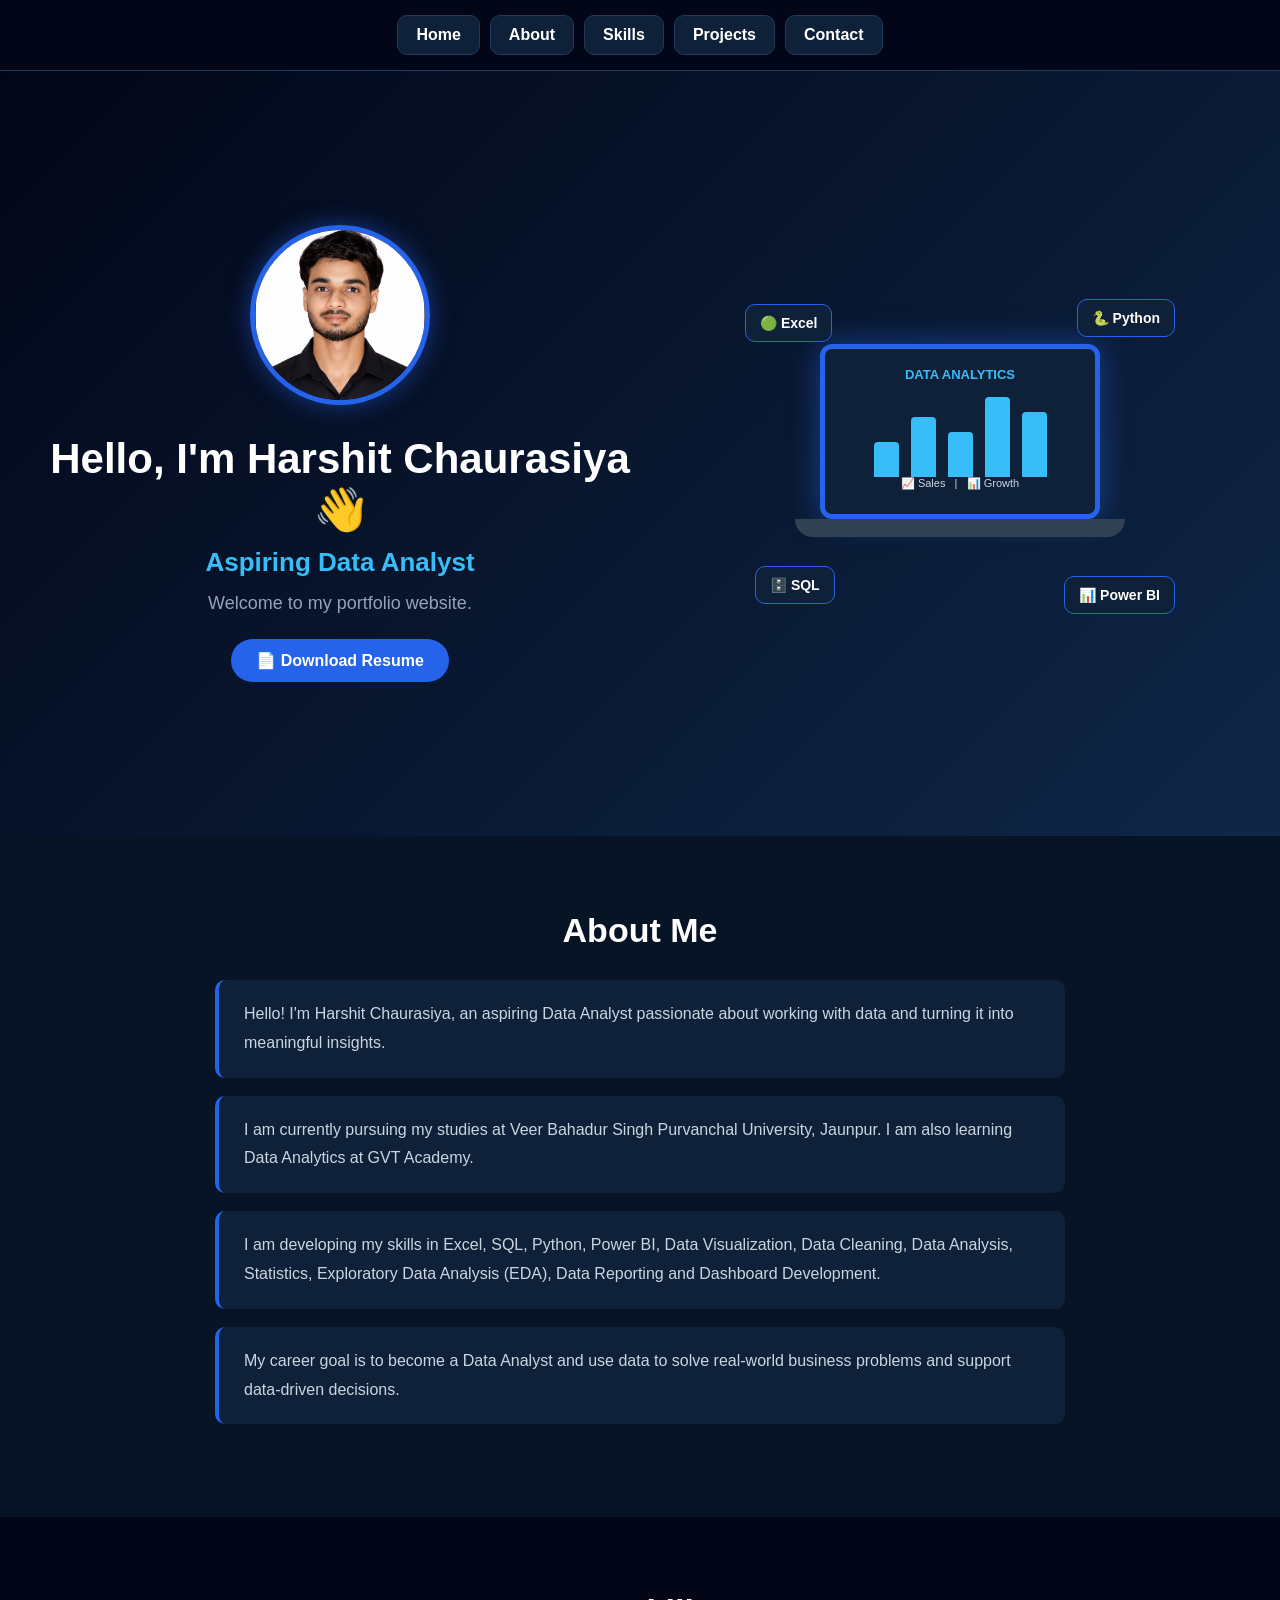
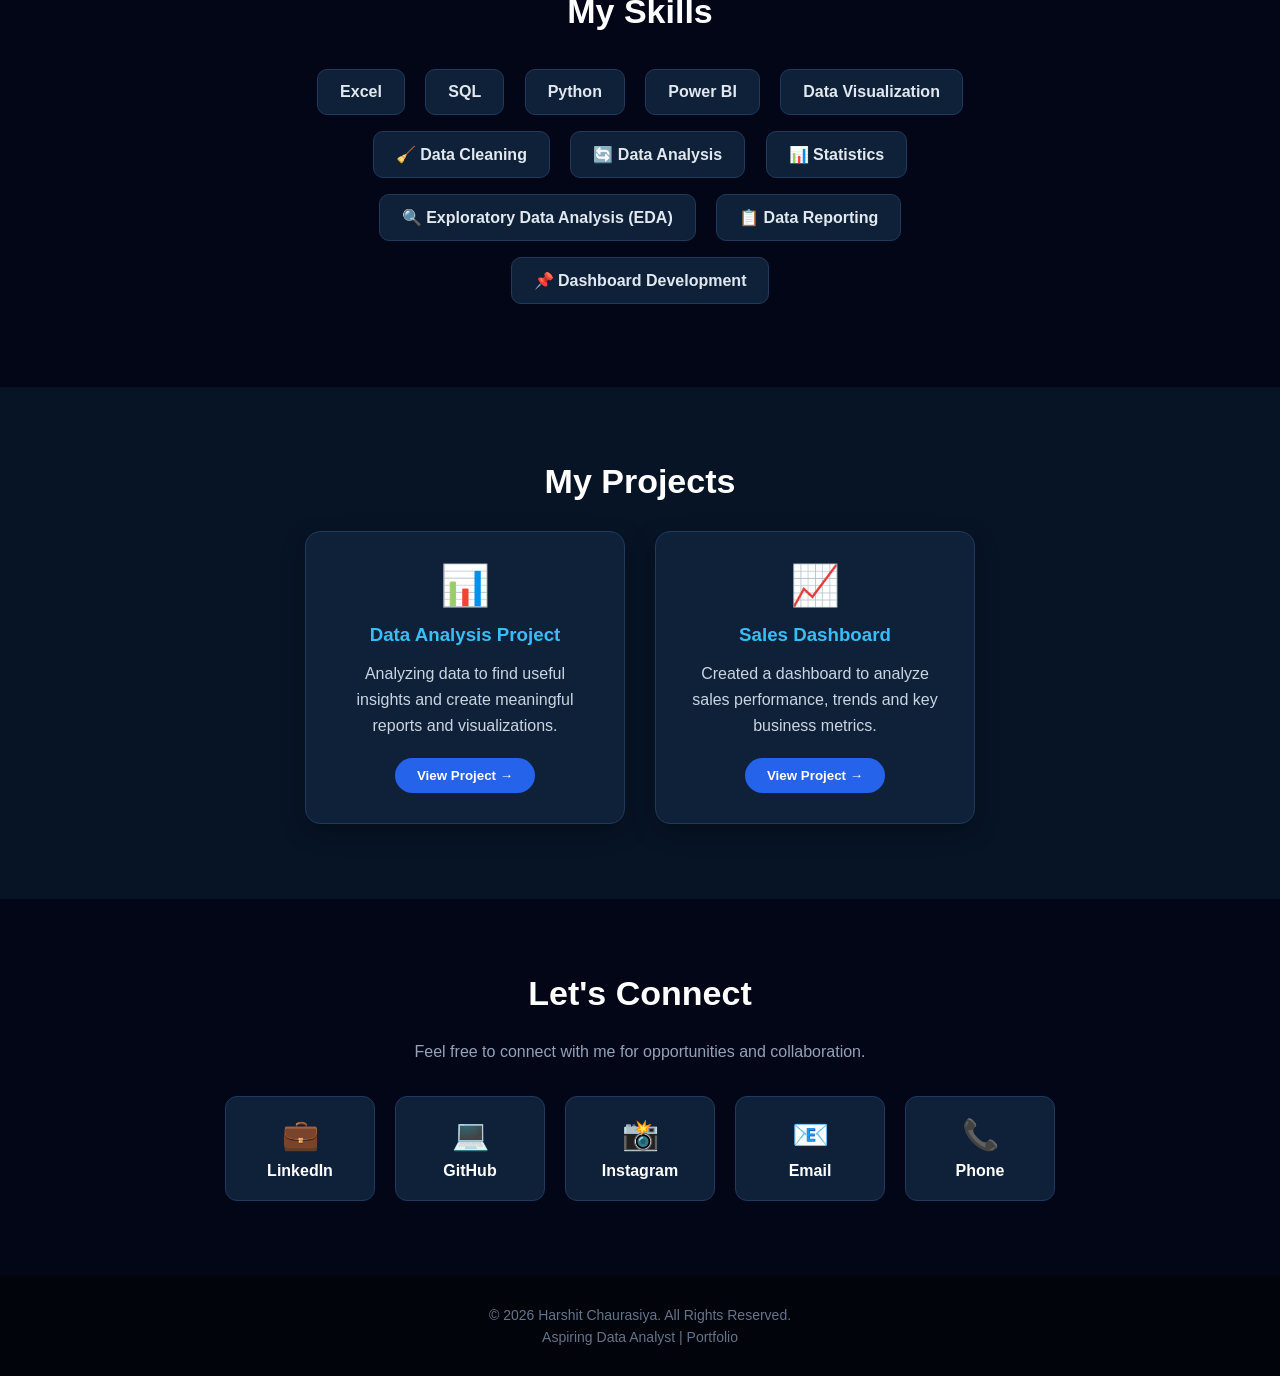
==== index.html @ d54960bd "Update index.html" ====
<!DOCTYPE html>
<html lang="en">

<head>
    <meta charset="UTF-8">
    <meta name="viewport" content="width=device-width, initial-scale=1.0">

    <title>Harshit Chaurasiya | Data Analyst</title>

    <link rel="stylesheet" href="style.css">
</head>

<body>

    <nav>
        <a href="#home">Home</a>
        <span>|</span>
        <a href="#about">About</a>
        <span>|</span>
        <a href="#skills">Skills</a>
        <span>|</span>
        <a href="#projects">Projects</a>
        <span>|</span>
        <a href="#contact">Contact</a>
    </nav>
<!-- Home -->
<section id="home" class="hero">

    <div class="hero-content">

        <img src="profile.jpg"
             alt="Harshit Chaurasiya"
             class="profile-photo">

        <h1>Hello, I'm Harshit Chaurasiya 👋</h1>

        <h2>Aspiring Data Analyst</h2>

        <p>Welcome to my portfolio website.</p>

        <a href="resume-new.pdf" target="_blank" class="resume-btn">
            📄 Download Resume
        </a>

    </div>


    <div class="data-visual">

        <div class="laptop">

            <div class="laptop-screen">

                <div class="dashboard-title">
                    DATA ANALYTICS
                </div>

                <div class="chart-bars">
                    <span></span>
                    <span></span>
                    <span></span>
                    <span></span>
                    <span></span>
                </div>

                <div class="dashboard-stats">
                    📈 Sales &nbsp; | &nbsp; 📊 Growth
                </div>

            </div>

            <div class="laptop-base"></div>

        </div>

        <div class="data-icon excel">🟢 Excel</div>
        <div class="data-icon python">🐍 Python</div>
        <div class="data-icon sql">🗄️ SQL</div>
        <div class="data-icon powerbi">📊 Power BI</div>

    </div>

</section>
<!-- About Me -->
<section id="about">

    <h2>About Me</h2>

    <p>
        Hello! I'm Harshit Chaurasiya, an aspiring Data Analyst passionate
        about working with data and turning it into meaningful insights.
    </p>

    <p>
        I am currently pursuing my studies at Veer Bahadur Singh Purvanchal
        University, Jaunpur. I am also learning Data Analytics at GVT Academy.
    </p>

    <p>
        I am developing my skills in Excel, SQL, Python, Power BI,
        Data Visualization, Data Cleaning, Data Analysis, Statistics,
        Exploratory Data Analysis (EDA), Data Reporting and Dashboard Development.
    </p>

    <p>
        My career goal is to become a Data Analyst and use data to solve
        real-world business problems and support data-driven decisions.
    </p>

</section>


    <!-- Skills -->
    <section id="skills">

        <h2>My Skills</h2>

        <ul>
            <li>Excel</li>
            <li>SQL</li>
            <li>Python</li>
            <li>Power BI</li>
            <li>Data Visualization</li>
            <li>🧹 Data Cleaning</li>
<li>🔄 Data Analysis</li>
<li>📊 Statistics</li>
<li>🔍 Exploratory Data Analysis (EDA)</li>
<li>📋 Data Reporting</li>
<li>📌 Dashboard Development</li>
        </ul>

    </section>
<!-- Projects -->
<section id="projects">

    <h2>My Projects</h2>

    <div class="projects-container">

        <div class="project">
            <div class="project-icon">📊</div>

            <h3>Data Analysis Project</h3>

            <p>
                Analyzing data to find useful insights and create
                meaningful reports and visualizations.
            </p>

            <button>View Project →</button>
        </div>

        <div class="project">
            <div class="project-icon">📈</div>

            <h3>Sales Dashboard</h3>

            <p>
                Created a dashboard to analyze sales performance,
                trends and key business metrics.
            </p>

            <button>View Project →</button>
        </div>

    </div>

</section>
<!-- Contact -->
<section id="contact">

    <h2>Let's Connect</h2>

    <p class="contact-intro">
        Feel free to connect with me for opportunities and collaboration.
    </p>

    <div class="contact-container">

        <a href="https://www.linkedin.com/in/harshit-chaurasiya-8b4412428"
           target="_blank"
           class="contact-card">
            💼
            <span>LinkedIn</span>
        </a>

        <a href="https://github.com/harshit730731-ctrl"
           target="_blank"
           class="contact-card">
            💻
            <span>GitHub</span>
        </a>

        <a href="https://www.instagram.com/official_harshit755"
           target="_blank"
           class="contact-card">
            📸
            <span>Instagram</span>
        </a>

        <a href="mailto:harshit730731@gmail.com"
           class="contact-card">
            📧
            <span>Email</span>
        </a>

        <a href="tel:7307315910"
           class="contact-card">
            📞
            <span>Phone</span>
        </a>

    </div>

</section>
    <script src="script.js"></script>
<!-- Footer -->
<footer>
    <p>© 2026 Harshit Chaurasiya. All Rights Reserved.</p>
    <p>Aspiring Data Analyst | Portfolio</p>
</footer>
</body>

</html>
---- style.css ----
* {
    box-sizing: border-box;
    margin: 0;
    padding: 0;
}

html {
    scroll-behavior: smooth;
}

body {
    font-family: Arial, sans-serif;
    color: #e2e8f0;
    background: #020617;
}
/* Navigation Cards */
nav {
    position: sticky;
    top: 0;
    z-index: 1000;
    display: flex;
    justify-content: center;
    align-items: center;
    flex-wrap: wrap;
    gap: 10px;
    padding: 15px 10px;
    background: #020617;
    border-bottom: 1px solid #1e3a5f;
}

nav a {
    display: inline-block;
    padding: 10px 18px;
    background: #0f2138;
    color: white;
    text-decoration: none;
    font-weight: bold;
    border: 1px solid #1e3a5f;
    border-radius: 10px;
    transition: 0.3s;
}

nav span {
    display: none;
}

nav a:hover {
    background: #2563eb;
    border-color: #38bdf8;
    transform: translateY(-3px);
}
    background: #2563eb;
}

/* Home */
.hero {
    min-height: 85vh;
    display: flex;
    flex-direction: column;
    align-items: center;
    justify-content: center;
    text-align: center;
    padding: 70px 20px;
    background: linear-gradient(135deg, #020617, #0f2747);
}

.profile-photo {
    width: 180px;
    height: 180px;
    object-fit: cover;
    border-radius: 50%;
    border: 5px solid #2563eb;
    margin-bottom: 25px;
    box-shadow: 0 0 25px rgba(37, 99, 235, 0.5);
}

.hero h1 {
    max-width: 100%;
    font-size: 44px;
    line-height: 1.2;
    color: white;
    margin-bottom: 12px;
}

.hero h2 {
    color: #38bdf8;
    font-size: 26px;
    margin-bottom: 15px;
}

.hero p {
    color: #94a3b8;
    font-size: 18px;
}

/* Common Sections */
section {
    padding: 75px 20px;
    text-align: center;
}

section h2 {
    font-size: 34px;
    margin-bottom: 30px;
    color: white;
}

/* About */
#about {
    background: #071426;
}

#about p {
    max-width: 850px;
    margin: 18px auto;
    padding: 20px 25px;
    background: #0f2138;
    border-left: 4px solid #2563eb;
    border-radius: 10px;
    line-height: 1.8;
    text-align: left;
    color: #cbd5e1;
}

/* Skills */
#skills {
    background: #020617;
}

#skills ul {
    list-style: none;
    max-width: 800px;
    margin: auto;
}

#skills li {
    display: inline-block;
    margin: 8px;
    padding: 13px 22px;
    background: #0f2138;
    color: #e2e8f0;
    border: 1px solid #1e3a5f;
    border-radius: 10px;
    font-weight: bold;
    transition: 0.3s;
}

#skills li:hover {
    background: #2563eb;
    transform: translateY(-4px);
}

/* Projects */
#projects {
    background: #071426;
}

.projects-container {
    display: flex;
    justify-content: center;
    gap: 30px;
    flex-wrap: wrap;
    max-width: 1000px;
    margin: auto;
}

.project {
    width: 320px;
    padding: 30px;
    background: #0f2138;
    border: 1px solid #1e3a5f;
    border-radius: 15px;
    box-shadow: 0 8px 25px rgba(0, 0, 0, 0.3);
    transition: 0.3s;
}

.project:hover {
    transform: translateY(-8px);
    border-color: #2563eb;
}

.project-icon {
    font-size: 40px;
    margin-bottom: 15px;
}

.project h3 {
    color: #38bdf8;
    margin-bottom: 15px;
}

.project p {
    color: #cbd5e1;
    line-height: 1.6;
}

.project button {
    margin-top: 20px;
    padding: 10px 22px;
    background: #2563eb;
    color: white;
    border: none;
    border-radius: 25px;
    font-weight: bold;
    cursor: pointer;
}

.project button:hover {
    background: #1d4ed8;
}

/* Contact */
#contact {
    background: #020617;
    color: white;
}

#contact h2 {
    color: white;
}

.contact-intro {
    color: #94a3b8;
    margin-bottom: 35px;
}

.contact-container {
    display: flex;
    justify-content: center;
    gap: 20px;
    flex-wrap: wrap;
    max-width: 900px;
    margin: auto;
}

.contact-card {
    width: 150px;
    padding: 20px;
    background: #0f2138;
    border: 1px solid #1e3a5f;
    color: white;
    text-decoration: none;
    border-radius: 12px;
    font-size: 30px;
    transition: 0.3s;
}

.contact-card span {
    display: block;
    margin-top: 10px;
    font-size: 16px;
    font-weight: bold;
}

.contact-card:hover {
    transform: translateY(-6px);
    background: #2563eb;
}

/* Footer */
footer {
    text-align: center;
    padding: 25px 15px;
    background: #01040a;
    color: #64748b;
    font-size: 14px;
}

footer p {
    margin: 6px 0;
}

/* Mobile */
@media (max-width: 600px) {

    nav a {
        margin: 3px;
        padding: 7px;
        font-size: 14px;
    }

    nav span {
        display: none;
    }

    .hero h1 {
        font-size: 30px;
    }

    .hero h2 {
        font-size: 21px;
    }

    .profile-photo {
        width: 150px;
        height: 150px;
    }

    .project {
        width: 100%;
        max-width: 350px;
    }

    .contact-card {
        width: 135px;
    }
}
/* Resume Button */
.resume-btn {
    display: inline-block;
    margin-top: 25px;
    padding: 12px 25px;
    background: #2563eb;
    color: white;
    text-decoration: none;
    border-radius: 25px;
    font-weight: bold;
}

.resume-btn:hover {
    background: #1d4ed8;
    transform: translateY(-2px);
}
/* Data Analyst Laptop */
.data-visual {
    position: relative;
    width: 430px;
    height: 300px;
    margin: 30px auto;
}

.laptop {
    position: absolute;
    left: 50%;
    top: 40px;
    transform: translateX(-50%);
    width: 280px;
}

.laptop-screen {
    height: 175px;
    background: #0f2138;
    border: 5px solid #2563eb;
    border-radius: 12px;
    padding: 25px;
    box-shadow: 0 0 30px rgba(37, 99, 235, 0.5);
}

.laptop-base {
    width: 330px;
    height: 18px;
    margin-left: -25px;
    background: #334155;
    border-radius: 0 0 20px 20px;
}

.chart-bars {
    height: 90px;
    display: flex;
    align-items: end;
    justify-content: center;
    gap: 12px;
}

.chart-bars span {
    display: block;
    width: 25px;
    background: #38bdf8;
    border-radius: 4px 4px 0 0;
}

.chart-bars span:nth-child(1) { height: 30px; }
.chart-bars span:nth-child(2) { height: 55px; }
.chart-bars span:nth-child(3) { height: 40px; }
.chart-bars span:nth-child(4) { height: 75px; }
.chart-bars span:nth-child(5) { height: 60px; }

.chart-line {
    text-align: center;
    font-size: 22px;
}

.dashboard-text {
    text-align: center;
    color: #38bdf8;
    font-size: 11px;
    font-weight: bold;
}

.data-icon {
    position: absolute;
    padding: 10px 14px;
    background: #0f2138;
    border: 1px solid #2563eb;
    border-radius: 10px;
    color: white;
    font-size: 14px;
    font-weight: bold;
}

.excel {
    top: 15px;
    left: 0;
}

.python {
    top: 10px;
    right: 0;
}

.sql {
    bottom: 20px;
    left: 15px;
}

.powerbi {
    bottom: 10px;
    right: 0;
}
/* Home - Profile + Data Analyst Visual */
.hero {
    min-height: 85vh;
    display: flex;
    flex-direction: row;
    align-items: center;
    justify-content: space-evenly;
    gap: 40px;
    text-align: center;
    padding: 60px 40px;
    background: linear-gradient(135deg, #020617, #0f2747);
}

.hero-content {
    width: 50%;
}

.hero-content h1 {
    font-size: 42px;
    color: white;
    margin-bottom: 12px;
}

.hero-content h2 {
    color: #38bdf8;
    margin-bottom: 15px;
}

.hero-content p {
    color: #94a3b8;
    font-size: 18px;
}

.data-visual {
    position: relative;
    width: 430px;
    height: 330px;
    flex-shrink: 0;
}

.laptop {
    position: absolute;
    left: 50%;
    top: 55px;
    transform: translateX(-50%);
    width: 280px;
}

.laptop-screen {
    height: 175px;
    background: #0f2138;
    border: 5px solid #2563eb;
    border-radius: 12px;
    padding: 18px;
    box-shadow: 0 0 30px rgba(37, 99, 235, 0.5);
}

.laptop-base {
    width: 330px;
    height: 18px;
    margin-left: -25px;
    background: #334155;
    border-radius: 0 0 20px 20px;
}

.dashboard-title {
    color: #38bdf8;
    font-size: 13px;
    font-weight: bold;
}

.chart-bars {
    height: 95px;
    display: flex;
    align-items: end;
    justify-content: center;
    gap: 12px;
}

.chart-bars span {
    width: 25px;
    background: #38bdf8;
    border-radius: 4px 4px 0 0;
}

.chart-bars span:nth-child(1) { height: 35px; }
.chart-bars span:nth-child(2) { height: 60px; }
.chart-bars span:nth-child(3) { height: 45px; }
.chart-bars span:nth-child(4) { height: 80px; }
.chart-bars span:nth-child(5) { height: 65px; }

.dashboard-stats {
    color: #cbd5e1;
    font-size: 11px;
}

.data-icon {
    position: absolute;
    padding: 10px 14px;
    background: #0f2138;
    border: 1px solid #2563eb;
    border-radius: 10px;
    color: white;
    font-size: 14px;
    font-weight: bold;
}

.excel {
    top: 15px;
    left: 0;
}

.python {
    top: 10px;
    right: 0;
}

.sql {
    bottom: 15px;
    left: 10px;
}

.powerbi {
    bottom: 5px;
    right: 0;
}

/* Mobile Responsive */
@media (max-width: 700px) {

  .hero {
    flex-direction: column;
    align-items: center;
    justify-content: center;
    width: 100%;
    padding: 40px 10px;
    overflow: hidden;
  }

  .hero-content {
    width: 100%;
    text-align: center;
  }

  .hero-content h1 {
    font-size: 30px;
    text-align: center;
    line-height: 1.2;
  }

  .hero-content h2 {
    font-size: 24px;
    text-align: center;
  }

  .hero-content p {
    font-size: 18px;
    text-align: center;
  }

  .data-visual {
    width: 430px;
    max-width: 430px;
    transform: scale(0.62);
    transform-origin: center center;
    margin: -40px auto -30px;
    position: relative;
    left: 50%;
    translate: -50% 0;
  }

  .resume-btn {
    display: block;
    margin: 20px auto;
  }
}
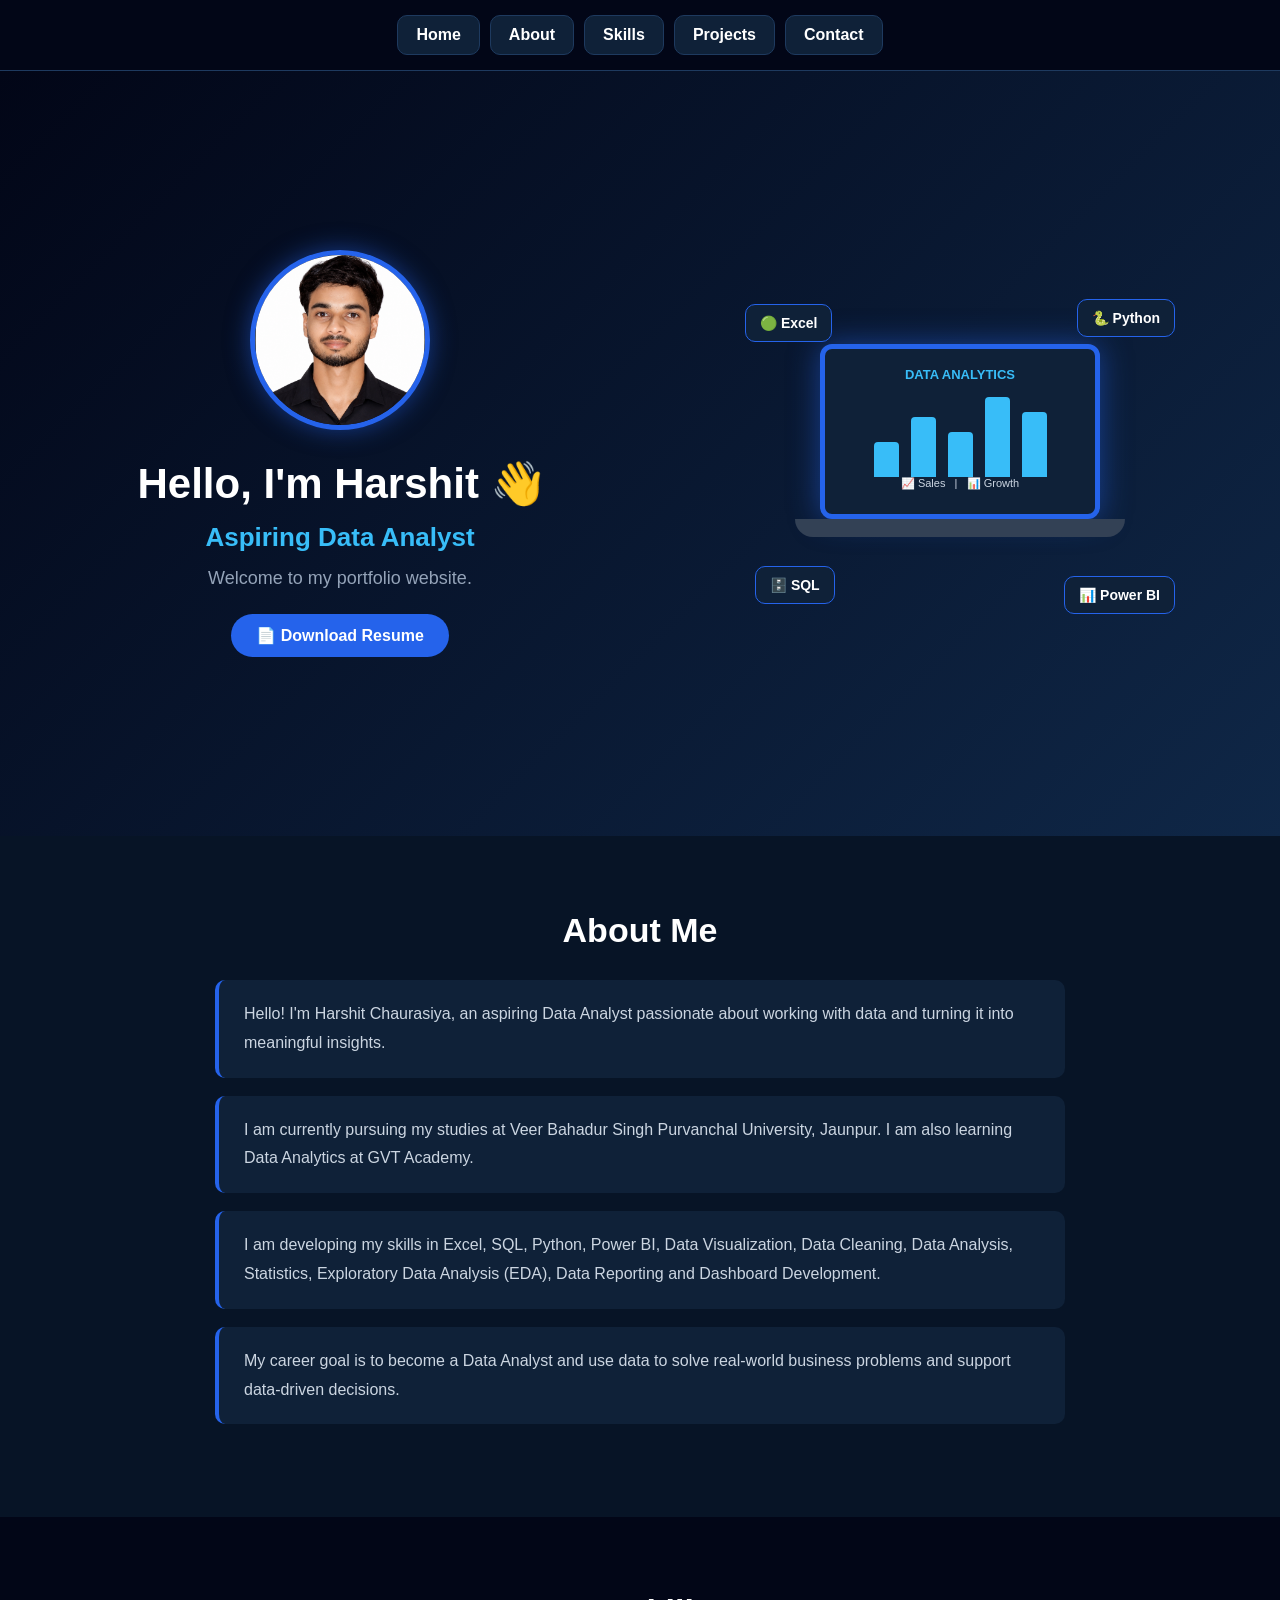
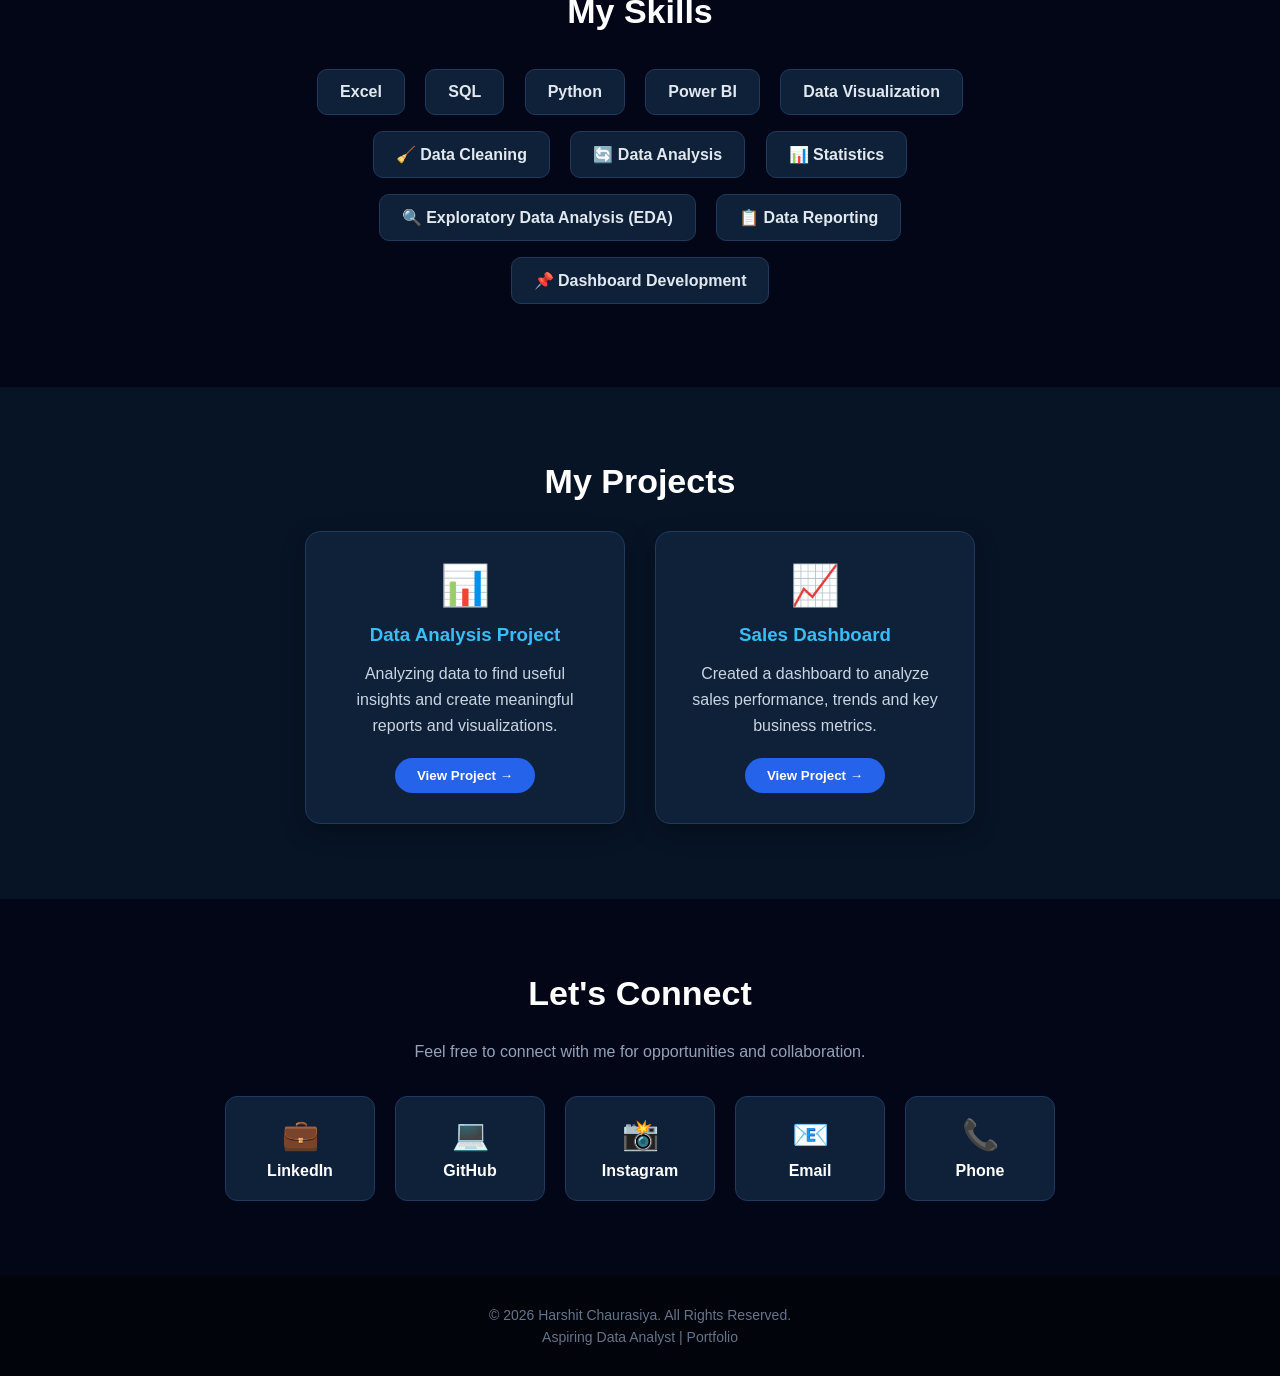
==== commit b283c9f3: "Fix HTML formatting issues in index.html" ====
--- a/index.html
+++ b/index.html
@@ -5,7 +5,7 @@
     <meta charset="UTF-8">
     <meta name="viewport" content="width=device-width, initial-scale=1.0">
 
-    <title>Harshit Chaurasiya | Data Analyst</title>
+    <title>HarshitData | Data Analyst</title>
 
     <link rel="stylesheet" href="style.css">
 </head>
@@ -32,7 +32,7 @@
              alt="Harshit Chaurasiya"
              class="profile-photo">
 
-        <h1>Hello, I'm Harshit Chaurasiya 👋</h1>
+        <h1>Hello, I'm Harshit  👋</h1>
 
         <h2>Aspiring Data Analyst</h2>
 
